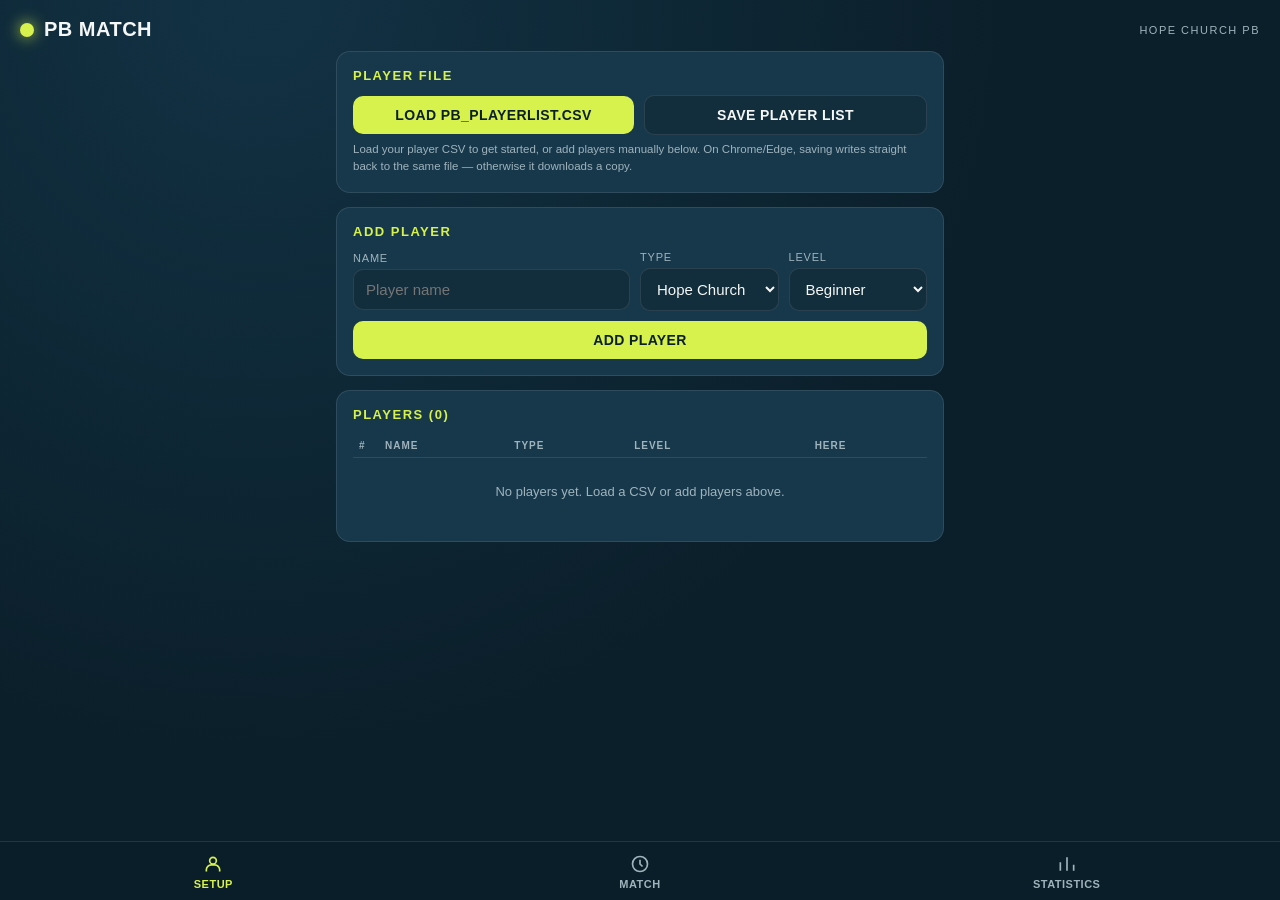
==== pb_match_v1.html @ c98fca7b "Add files via upload" ====
<!DOCTYPE html>
<html lang="en">
<head>
<meta charset="UTF-8">
<meta name="viewport" content="width=device-width, initial-scale=1, maximum-scale=1, viewport-fit=cover">
<title>PB Match — Pickleball Match Manager</title>
<link rel="stylesheet" href="pb_match_v1.css">
</head>
<body>

<div class="app-header">
  <div class="ball-dot"></div>
  <h1>PB Match</h1>
  <div class="sub">Hope Church PB</div>
</div>

<main>

  <!-- SETUP TAB -->
  <section class="tab-panel active" id="tab-setup">
    <div class="card">
      <h2>Player File</h2>
      <div class="row">
        <button class="btn-primary" id="btnLoadCsv" style="flex:1">Load PB_Playerlist.csv</button>
        <button class="btn-secondary" id="btnSaveCsv" style="flex:1">Save Player List</button>
      </div>
      <input type="file" id="fileInputFallback" accept=".csv" style="display:none">
      <div class="helper" id="fileHelper">Load your player CSV to get started, or add players manually below. On Chrome/Edge, saving writes straight back to the same file — otherwise it downloads a copy.</div>
      <div id="fileStatus"></div>
    </div>

    <div class="card">
      <h2>Add Player</h2>
      <div class="row">
        <div class="field" style="flex:2;min-width:140px;">
          <label>Name</label>
          <input type="text" id="newName" placeholder="Player name">
        </div>
        <div class="field">
          <label>Type</label>
          <select id="newType">
            <option>Hope Church</option>
            <option>Visitor</option>
          </select>
        </div>
        <div class="field">
          <label>Level</label>
          <select id="newLevel">
            <option>Beginner</option>
            <option>Intermediate</option>
          </select>
        </div>
      </div>
      <div class="row" style="margin-top:10px;">
        <button class="btn-primary" id="btnAddPlayer" style="width:100%;">Add Player</button>
      </div>
    </div>

    <div class="card">
      <h2>Players (<span id="playerCount">0</span>)</h2>
      <div style="overflow-x:auto;">
        <table>
          <thead>
            <tr>
              <th class="seq">#</th>
              <th>Name</th>
              <th>Type</th>
              <th>Level</th>
              <th style="text-align:center;">Here</th>
              <th></th>
            </tr>
          </thead>
          <tbody id="playerTableBody"></tbody>
        </table>
        <div class="empty-state" id="playerEmptyState">No players yet. Load a CSV or add players above.</div>
      </div>
    </div>
  </section>

  <!-- MATCH TAB -->
  <section class="tab-panel" id="tab-match">
    <div class="card">
      <h2>Game Settings</h2>
      <div class="row">
        <div class="field">
          <label>Game Duration (minutes)</label>
          <input type="number" id="durationInput" value="10" min="1" max="60">
        </div>
      </div>
    </div>

    <div class="priority-banner">
      <div>
        <div class="label">Next Match Priority</div>
        <div class="value" id="priorityValue">Beginner</div>
      </div>
      <div style="text-align:right">
        <div class="label">Round</div>
        <div class="value" id="roundValue" style="color:var(--text);">1</div>
      </div>
    </div>

    <div class="card">
      <div class="timer-wrap">
        <div class="timer" id="timerDisplay">10:00</div>
        <div class="match-state-label" id="matchStateLabel">Ready</div>
      </div>

      <div class="court" id="courtWrap">
        <div class="court-empty" id="courtEmpty">Press Start to set the first match</div>
        <div class="court-players" id="courtPlayers" style="display:none;"></div>
      </div>

      <div class="control-row">
        <button class="btn-primary" id="btnStart">Start</button>
        <button class="btn-warn" id="btnPause">Pause</button>
        <button class="btn-danger" id="btnStop">Stop</button>
      </div>
      <div id="matchStatus"></div>
    </div>
  </section>

  <!-- STATISTICS TAB -->
  <section class="tab-panel" id="tab-stats">
    <div class="stat-summary">
      <div class="stat-box"><div class="num" id="statTotalPlayers">0</div><div class="lbl">Players</div></div>
      <div class="stat-box"><div class="num" id="statTotalGames">0</div><div class="lbl">Matches Played</div></div>
      <div class="stat-box"><div class="num" id="statPresent">0</div><div class="lbl">Present Today</div></div>
    </div>
    <div class="card">
      <h2>Games Played</h2>
      <div style="overflow-x:auto;">
        <table>
          <thead>
            <tr>
              <th data-sort="seq" class="seq">#</th>
              <th data-sort="name">Name</th>
              <th data-sort="type">Type</th>
              <th data-sort="level">Level</th>
              <th data-sort="games" style="text-align:right;">Games</th>
            </tr>
          </thead>
          <tbody id="statsTableBody"></tbody>
        </table>
        <div class="empty-state" id="statsEmptyState">No players yet.</div>
      </div>
    </div>
  </section>

</main>

<div class="tabbar">
  <button class="tab-btn active" data-tab="tab-setup">
    <svg viewBox="0 0 24 24" fill="none" stroke="currentColor" stroke-width="2"><circle cx="12" cy="8" r="4"/><path d="M4 21v-2a6 6 0 0 1 6-6h4a6 6 0 0 1 6 6v2"/></svg>
    Setup
  </button>
  <button class="tab-btn" data-tab="tab-match">
    <svg viewBox="0 0 24 24" fill="none" stroke="currentColor" stroke-width="2"><circle cx="12" cy="12" r="9"/><path d="M12 7v5l3 3"/></svg>
    Match
  </button>
  <button class="tab-btn" data-tab="tab-stats">
    <svg viewBox="0 0 24 24" fill="none" stroke="currentColor" stroke-width="2"><path d="M4 20V10M12 20V4M20 20v-7"/></svg>
    Statistics
  </button>
</div>

<div id="modalRoot"></div>

<script src="pb_match_v1.js"></script>
</body>
</html>
---- pb_match_v1.css ----
:root{
    --bg:#0B1F2A;
    --bg-elevated:#122D3B;
    --bg-card:#16384A;
    --accent-ball:#D7F24C;
    --accent-kitchen:#FF6A3D;
    --text:#F4F7F5;
    --text-dim:#9FB3BD;
    --border:rgba(255,255,255,0.10);
    --danger:#FF4D5E;
    --success:#34D399;
    --warn:#FFC93C;
    --radius:14px;
  }
  *{box-sizing:border-box;-webkit-tap-highlight-color:transparent;}
  html,body{margin:0;padding:0;}
  body{
    background:radial-gradient(circle at 20% 0%, #123244 0%, var(--bg) 55%);
    color:var(--text);
    font-family:-apple-system,BlinkMacSystemFont,"Segoe UI",Roboto,Helvetica,Arial,sans-serif;
    min-height:100vh;
    padding-bottom:84px;
  }
  .app-header{
    padding:18px 20px 10px;
    display:flex;
    align-items:center;
    gap:10px;
  }
  .ball-dot{
    width:14px;height:14px;border-radius:50%;
    background:var(--accent-ball);
    box-shadow:0 0 14px 2px rgba(215,242,76,.55);
    flex-shrink:0;
  }
  .app-header h1{
    font-size:20px;
    font-weight:900;
    letter-spacing:.5px;
    margin:0;
    text-transform:uppercase;
  }
  .app-header .sub{
    font-size:11px;
    color:var(--text-dim);
    letter-spacing:1.5px;
    text-transform:uppercase;
    margin-left:auto;
  }
  main{padding:0 16px 24px;max-width:640px;margin:0 auto;}
  .tab-panel{display:none;animation:fadeIn .25s ease;}
  .tab-panel.active{display:block;}
  @keyframes fadeIn{from{opacity:0;transform:translateY(6px);}to{opacity:1;transform:translateY(0);}}

  .card{
    background:var(--bg-card);
    border:1px solid var(--border);
    border-radius:var(--radius);
    padding:16px;
    margin-bottom:14px;
  }
  .card h2{
    font-size:13px;
    text-transform:uppercase;
    letter-spacing:1.5px;
    color:var(--accent-ball);
    margin:0 0 12px;
    font-weight:800;
  }
  .row{display:flex;gap:10px;flex-wrap:wrap;align-items:center;}
  .field{display:flex;flex-direction:column;gap:5px;flex:1;min-width:100px;}
  .field label{font-size:11px;color:var(--text-dim);text-transform:uppercase;letter-spacing:.8px;}
  input[type=text],input[type=number],select{
    background:var(--bg-elevated);
    border:1px solid var(--border);
    color:var(--text);
    padding:11px 12px;
    border-radius:10px;
    font-size:15px;
    width:100%;
    outline:none;
  }
  input:focus,select:focus{border-color:var(--accent-ball);}
  button{
    font-family:inherit;
    border:none;
    cursor:pointer;
    border-radius:10px;
    padding:11px 16px;
    font-size:14px;
    font-weight:800;
    letter-spacing:.4px;
    text-transform:uppercase;
    transition:transform .1s ease, opacity .15s ease;
  }
  button:active{transform:scale(.96);}
  button:disabled{opacity:.35;cursor:not-allowed;}
  .btn-primary{background:var(--accent-ball);color:#0B1F2A;}
  .btn-secondary{background:var(--bg-elevated);color:var(--text);border:1px solid var(--border);}
  .btn-danger{background:var(--danger);color:#fff;}
  .btn-warn{background:var(--warn);color:#0B1F2A;}
  .btn-ghost{background:transparent;color:var(--text-dim);border:1px solid var(--border);padding:7px 10px;font-size:11px;}
  .btn-sm{padding:7px 10px;font-size:11px;}

  table{width:100%;border-collapse:collapse;font-size:14px;}
  th{
    text-align:left;font-size:10px;color:var(--text-dim);
    text-transform:uppercase;letter-spacing:1px;
    padding:6px 6px;border-bottom:1px solid var(--border);
    cursor:pointer;user-select:none;
  }
  th:hover{color:var(--accent-ball);}
  td{padding:9px 6px;border-bottom:1px solid var(--border);vertical-align:middle;}
  tr:last-child td{border-bottom:none;}
  .seq{color:var(--text-dim);font-variant-numeric:tabular-nums;width:26px;}
  .pill{
    display:inline-block;padding:3px 8px;border-radius:20px;
    font-size:10px;font-weight:800;text-transform:uppercase;letter-spacing:.5px;
  }
  .pill-beginner{background:rgba(52,211,153,.18);color:var(--success);}
  .pill-intermediate{background:rgba(255,201,60,.18);color:var(--warn);}
  .pill-hope{background:rgba(215,242,76,.18);color:var(--accent-ball);}
  .pill-visitor{background:rgba(255,106,61,.18);color:var(--accent-kitchen);}
  .row-actions{display:flex;gap:6px;}
  .icon-btn{
    background:var(--bg-elevated);border:1px solid var(--border);color:var(--text-dim);
    width:30px;height:30px;border-radius:8px;padding:0;font-size:14px;
    display:flex;align-items:center;justify-content:center;
  }
  .present-toggle{width:18px;height:18px;accent-color:var(--accent-ball);}
  .empty-state{
    text-align:center;color:var(--text-dim);padding:26px 10px;font-size:13px;
  }
  .helper{font-size:11.5px;color:var(--text-dim);margin-top:6px;line-height:1.5;}
  .status-msg{
    font-size:12.5px;padding:9px 11px;border-radius:9px;margin-top:10px;
    background:rgba(255,255,255,.05);color:var(--text-dim);border:1px solid var(--border);
  }
  .status-msg.error{color:var(--danger);border-color:rgba(255,77,94,.4);}
  .status-msg.ok{color:var(--success);border-color:rgba(52,211,153,.4);}

  /* Match tab */
  .priority-banner{
    display:flex;align-items:center;justify-content:space-between;
    padding:10px 14px;border-radius:10px;margin-bottom:14px;
    background:var(--bg-elevated);border:1px solid var(--border);
  }
  .priority-banner .label{font-size:11px;color:var(--text-dim);text-transform:uppercase;letter-spacing:1px;}
  .priority-banner .value{font-weight:900;font-size:15px;}
  .value.beginner{color:var(--success);}
  .value.intermediate{color:var(--warn);}

  .timer-wrap{
    text-align:center;padding:20px 10px 6px;
  }
  .timer{
    font-size:clamp(56px,18vw,96px);
    font-weight:900;
    letter-spacing:2px;
    font-variant-numeric:tabular-nums;
    line-height:1;
    color:var(--accent-ball);
    text-shadow:0 0 30px rgba(215,242,76,.25);
  }
  .timer.warning{color:var(--accent-kitchen);}
  .timer.done{color:var(--danger);animation:pulse 1s infinite;}
  @keyframes pulse{0%,100%{opacity:1;}50%{opacity:.4;}}
  .match-state-label{
    font-size:11px;text-transform:uppercase;letter-spacing:2px;color:var(--text-dim);margin-top:4px;
  }
  .court{
    margin-top:16px;
    border-radius:16px;
    background:linear-gradient(160deg,#164C63,#0E3547);
    border:2px solid rgba(215,242,76,.25);
    padding:18px;
    position:relative;
    overflow:hidden;
  }
  .court::before{
    content:"";position:absolute;left:50%;top:0;bottom:0;width:2px;
    background:rgba(255,255,255,.18);transform:translateX(-50%);
  }
  .court::after{
    content:"";position:absolute;left:12%;right:12%;top:50%;height:2px;
    background:rgba(255,255,255,.18);transform:translateY(-50%);
  }
  .court-players{
    display:grid;grid-template-columns:1fr 1fr;grid-template-rows:1fr 1fr;
    gap:14px;min-height:180px;position:relative;z-index:1;
  }
  .court-player{
    background:rgba(11,31,42,.72);
    backdrop-filter:blur(2px);
    border:1px solid rgba(255,255,255,.12);
    border-radius:12px;
    display:flex;flex-direction:column;align-items:center;justify-content:center;
    padding:10px 6px;text-align:center;gap:4px;
  }
  .court-player .pname{font-weight:800;font-size:14px;}
  .court-empty{
    text-align:center;color:var(--text-dim);padding:30px 10px;font-size:13px;
  }
  .control-row{display:flex;gap:10px;margin-top:16px;}
  .control-row button{flex:1;}

  /* bottom tabs */
  .tabbar{
    position:fixed;left:0;right:0;bottom:0;
    display:flex;
    background:rgba(11,31,42,.92);
    backdrop-filter:blur(10px);
    border-top:1px solid var(--border);
    padding-bottom:env(safe-area-inset-bottom);
    z-index:50;
  }
  .tabbar button{
    flex:1;background:transparent;border:none;color:var(--text-dim);
    padding:12px 4px 10px;font-size:11px;font-weight:700;text-transform:uppercase;
    letter-spacing:.5px;display:flex;flex-direction:column;align-items:center;gap:4px;
    border-radius:0;
  }
  .tabbar button svg{width:20px;height:20px;}
  .tabbar button.active{color:var(--accent-ball);}
  .tabbar button:active{transform:none;}

  .stat-summary{display:flex;gap:10px;margin-bottom:14px;}
  .stat-box{
    flex:1;background:var(--bg-card);border:1px solid var(--border);
    border-radius:12px;padding:12px;text-align:center;
  }
  .stat-box .num{font-size:24px;font-weight:900;color:var(--accent-ball);}
  .stat-box .lbl{font-size:10px;color:var(--text-dim);text-transform:uppercase;letter-spacing:.8px;margin-top:2px;}

  .edit-inline input, .edit-inline select{padding:7px 8px;font-size:13px;}
  .modal-backdrop{
    position:fixed;inset:0;background:rgba(0,0,0,.55);
    display:flex;align-items:flex-end;justify-content:center;z-index:100;
  }
  .modal-sheet{
    background:var(--bg-card);border-top:1px solid var(--border);
    border-radius:18px 18px 0 0;padding:20px;width:100%;max-width:640px;
  }
  .modal-sheet h3{margin:0 0 14px;font-size:15px;}
  .modal-actions{display:flex;gap:10px;margin-top:16px;}
  .modal-actions button{flex:1;}
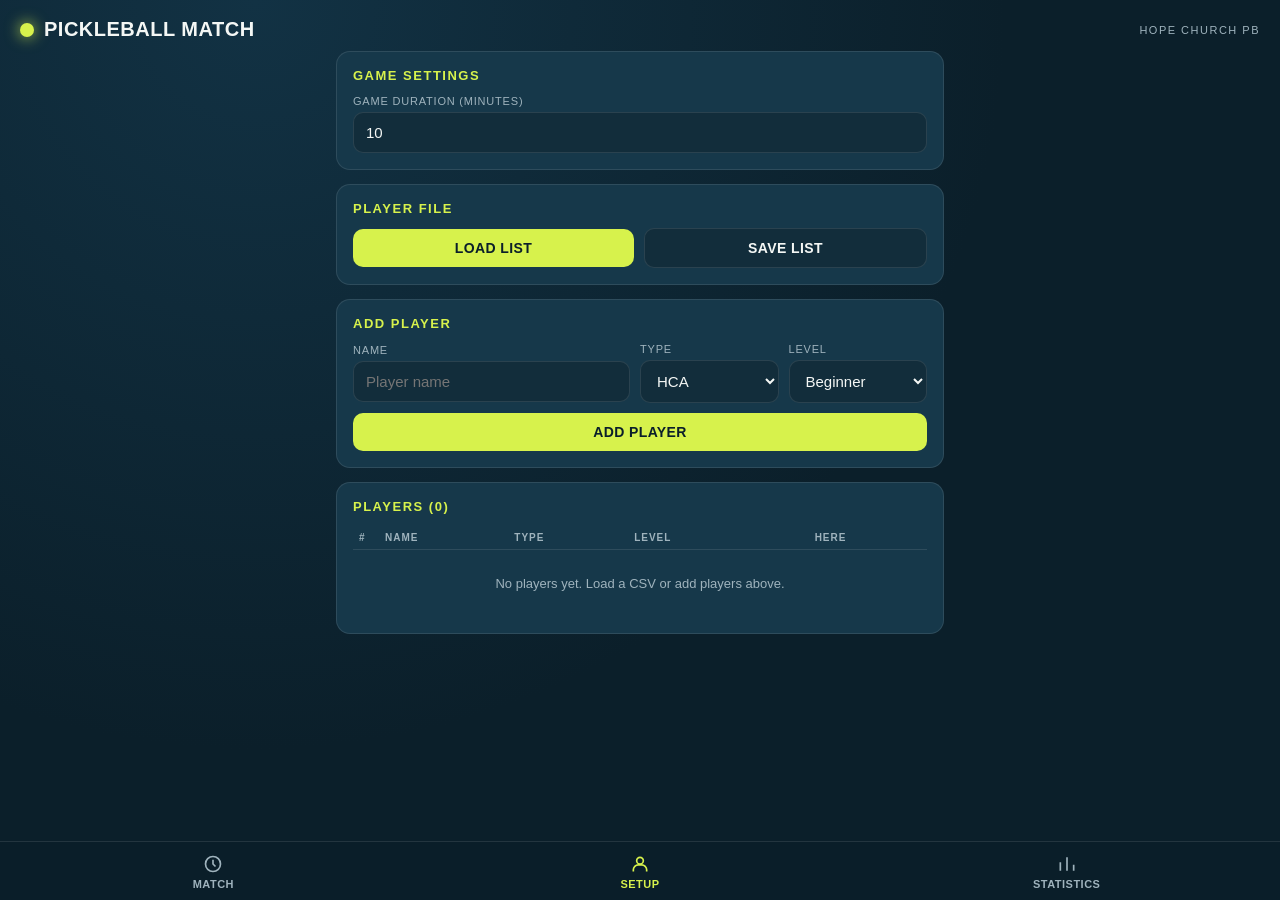
==== commit 5cf1d508: "Add files via upload" ====
--- a/pb_match_v1.html
+++ b/pb_match_v1.html
@@ -10,7 +10,7 @@
 
 <div class="app-header">
   <div class="ball-dot"></div>
-  <h1>PB Match</h1>
+  <h1>PickleBall Match</h1>
   <div class="sub">Hope Church PB</div>
 </div>
 
@@ -19,13 +19,22 @@
   <!-- SETUP TAB -->
   <section class="tab-panel active" id="tab-setup">
     <div class="card">
+      <h2>Game Settings</h2>
+      <div class="row">
+        <div class="field">
+          <label>Game Duration (minutes)</label>
+          <input type="number" id="durationInput" value="10" min="1" max="60">
+        </div>
+      </div>
+    </div>
+
+    <div class="card">
       <h2>Player File</h2>
       <div class="row">
-        <button class="btn-primary" id="btnLoadCsv" style="flex:1">Load PB_Playerlist.csv</button>
-        <button class="btn-secondary" id="btnSaveCsv" style="flex:1">Save Player List</button>
+        <button class="btn-primary" id="btnLoadCsv" style="flex:1">Load list</button>
+        <button class="btn-secondary" id="btnSaveCsv" style="flex:1">Save List</button>
       </div>
       <input type="file" id="fileInputFallback" accept=".csv" style="display:none">
-      <div class="helper" id="fileHelper">Load your player CSV to get started, or add players manually below. On Chrome/Edge, saving writes straight back to the same file — otherwise it downloads a copy.</div>
       <div id="fileStatus"></div>
     </div>
 
@@ -39,7 +48,7 @@
         <div class="field">
           <label>Type</label>
           <select id="newType">
-            <option>Hope Church</option>
+            <option>HCA</option>
             <option>Visitor</option>
           </select>
         </div>
@@ -79,15 +88,6 @@
 
   <!-- MATCH TAB -->
   <section class="tab-panel" id="tab-match">
-    <div class="card">
-      <h2>Game Settings</h2>
-      <div class="row">
-        <div class="field">
-          <label>Game Duration (minutes)</label>
-          <input type="number" id="durationInput" value="10" min="1" max="60">
-        </div>
-      </div>
-    </div>
 
     <div class="priority-banner">
       <div>
@@ -135,8 +135,8 @@
             <tr>
               <th data-sort="seq" class="seq">#</th>
               <th data-sort="name">Name</th>
-              <th data-sort="type">Type</th>
-              <th data-sort="level">Level</th>
+              <!--  <th data-sort="type">Type</th>
+              <th data-sort="level">Level</th> -->
               <th data-sort="games" style="text-align:right;">Games</th>
             </tr>
           </thead>
@@ -150,13 +150,13 @@
 </main>
 
 <div class="tabbar">
+    <button class="tab-btn" data-tab="tab-match">
+    <svg viewBox="0 0 24 24" fill="none" stroke="currentColor" stroke-width="2"><circle cx="12" cy="12" r="9"/><path d="M12 7v5l3 3"/></svg>
+    Match
+  </button>
   <button class="tab-btn active" data-tab="tab-setup">
     <svg viewBox="0 0 24 24" fill="none" stroke="currentColor" stroke-width="2"><circle cx="12" cy="8" r="4"/><path d="M4 21v-2a6 6 0 0 1 6-6h4a6 6 0 0 1 6 6v2"/></svg>
     Setup
-  </button>
-  <button class="tab-btn" data-tab="tab-match">
-    <svg viewBox="0 0 24 24" fill="none" stroke="currentColor" stroke-width="2"><circle cx="12" cy="12" r="9"/><path d="M12 7v5l3 3"/></svg>
-    Match
   </button>
   <button class="tab-btn" data-tab="tab-stats">
     <svg viewBox="0 0 24 24" fill="none" stroke="currentColor" stroke-width="2"><path d="M4 20V10M12 20V4M20 20v-7"/></svg>
@@ -165,7 +165,6 @@
 </div>
 
 <div id="modalRoot"></div>
-
 <script src="pb_match_v1.js"></script>
 </body>
 </html>
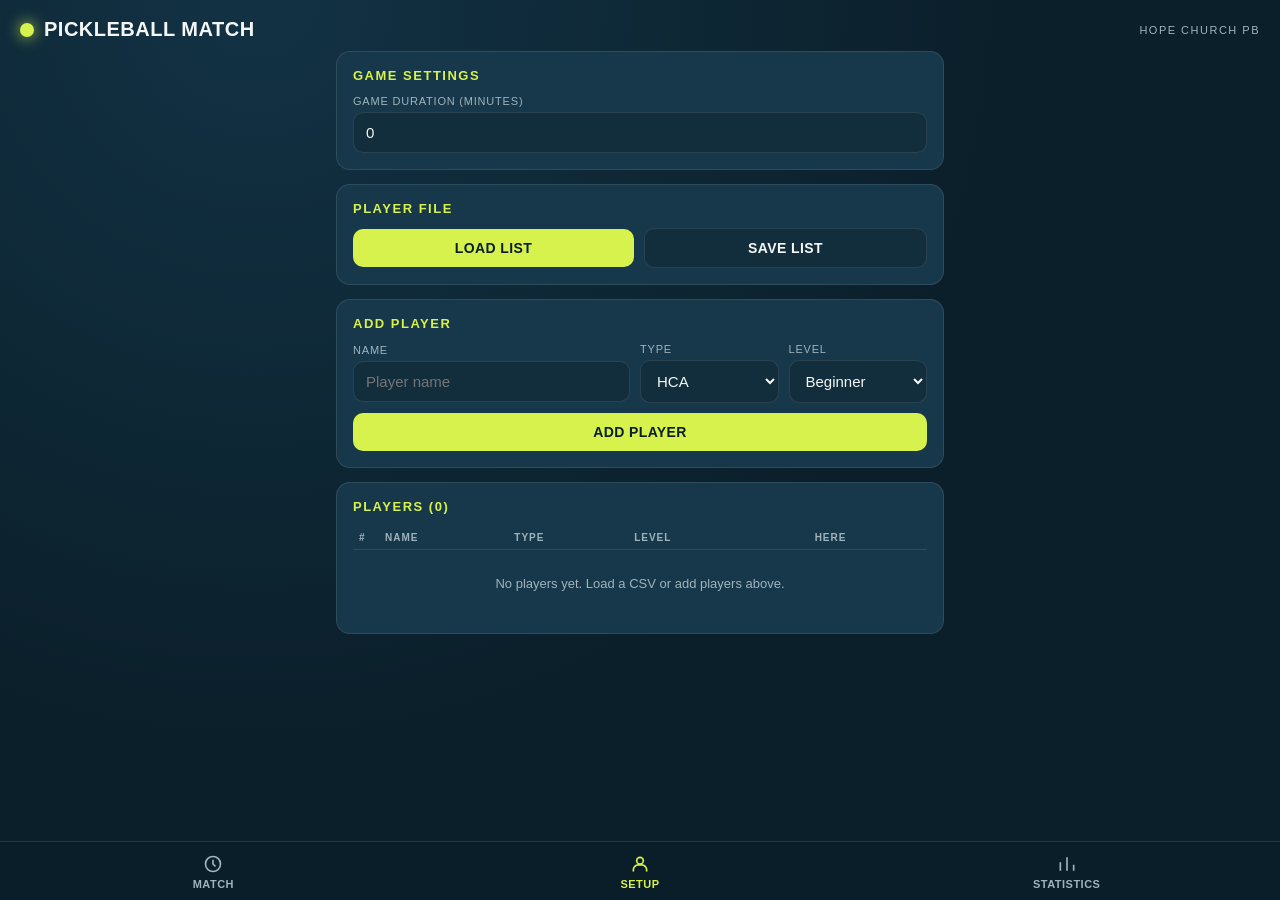
==== commit 17fa04ec: "Update pb_match_v1.html" ====
--- a/pb_match_v1.html
+++ b/pb_match_v1.html
@@ -23,7 +23,7 @@
       <div class="row">
         <div class="field">
           <label>Game Duration (minutes)</label>
-          <input type="number" id="durationInput" value="10" min="1" max="60">
+          <input type="number" id="durationInput" value="0" min="1" max="60">
         </div>
       </div>
     </div>
